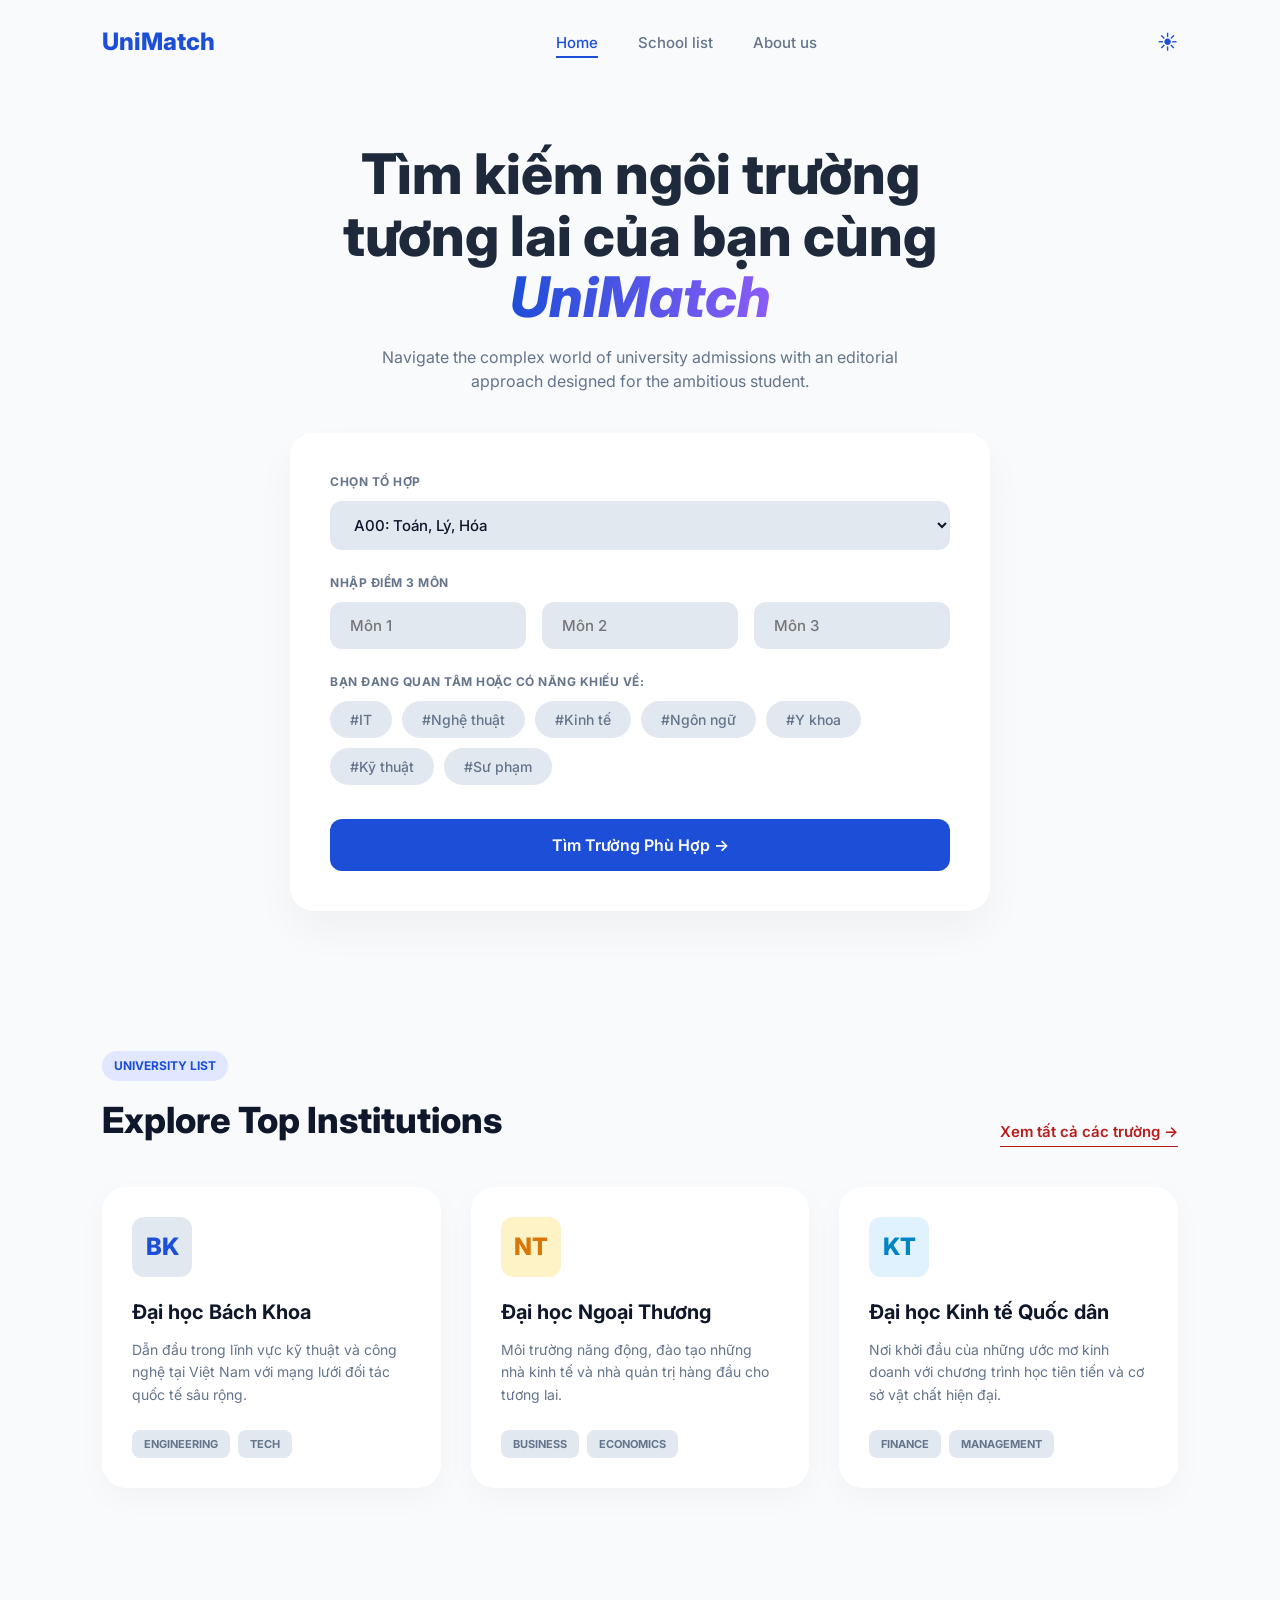
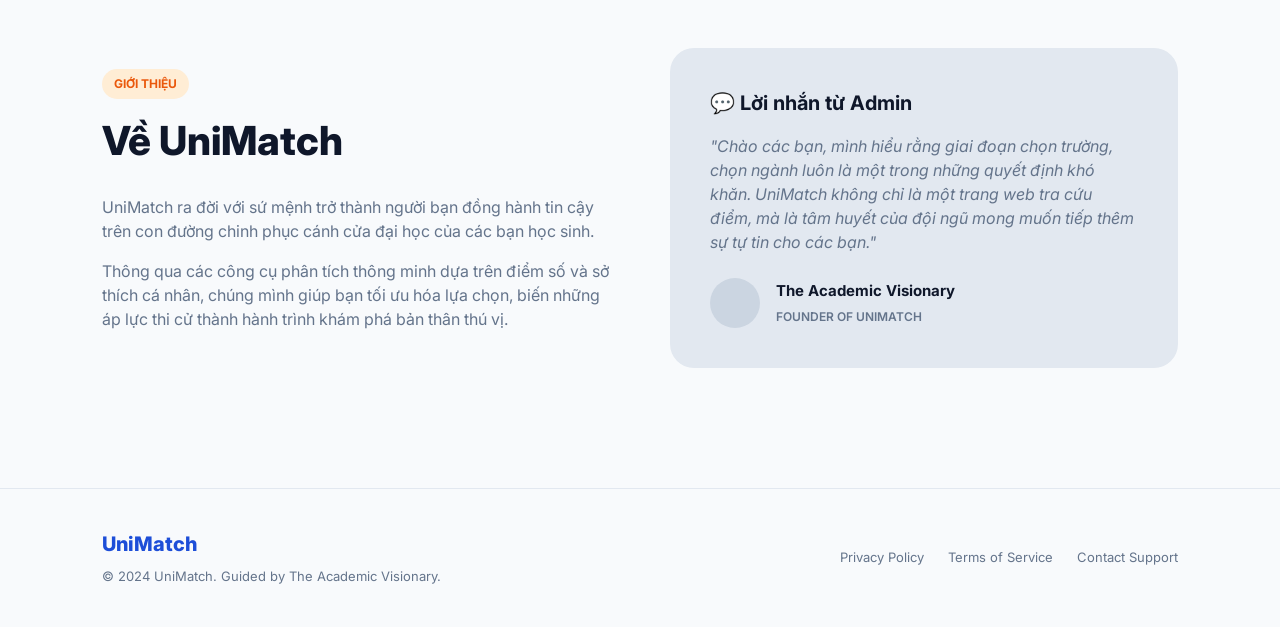
==== trangchinh/index.html @ 11a31455 "init project" ====
<!DOCTYPE html>
<html lang="vi">
<head>
    <meta charset="UTF-8">
    <meta name="viewport" content="width=device-width, initial-scale=1.0">
    <title>UniMatch - Tìm kiếm trường Đại học</title>
    <link href="https://fonts.googleapis.com/css2?family=Inter:wght@400;500;600;700;800&display=swap" rel="stylesheet">
    <link rel="stylesheet" href="style.css">
    <script src="script.js" defer></script>
</head>
<body>
    <header class="header">
        <div class="logo">UniMatch</div>

        <nav>
            <ul class="nav-links">
                <li><a href="#home" class="active">Home</a></li>
                <li><a href="#school-list">School list</a></li>
                <li><a href="#about-us">About us</a></li>
            </ul>
        </nav>

        <button class="theme-btn">☀️</button>
    </header>

    <section id="home" class="pages hero">
        <h1>Tìm kiếm ngôi trường<br>tương lai của bạn cùng<br><span class="text-gradient">UniMatch</span></h1>
        <p>Navigate the complex world of university admissions with an editorial<br>approach designed for the ambitious student.</p>

        <div class="search-card-container">
            <div class="search-box">
                <form id="searchForm">
                    <div class="form-group">
                        <label>CHỌN TỔ HỢP</label>
                        <select>
                            <option>A00: Toán, Lý, Hóa</option>
                            <option>A01: Toán, Lý, Anh</option>
                            <option>D01: Toán, Văn, Anh</option>
                        </select>
                    </div>

                    <div class="form-group">
                        <label>NHẬP ĐIỂM 3 MÔN</label>
                        <div class="grid-3">
                            <input type="number" placeholder="Môn 1" min="0" max="10" step="0.25">
                            <input type="number" placeholder="Môn 2" min="0" max="10" step="0.25">
                            <input type="number" placeholder="Môn 3" min="0" max="10" step="0.25">
                        </div>
                    </div>

                    <div class="form-group">
                        <label>BẠN ĐANG QUAN TÂM HOẶC CÓ NĂNG KHIẾU VỀ:</label>
                        <div class="tags-container">
                            <button type="button" class="tag">#IT</button>
                            <button type="button" class="tag">#Nghệ thuật</button>
                            <button type="button" class="tag">#Kinh tế</button>
                            <button type="button" class="tag">#Ngôn ngữ</button>
                            <button type="button" class="tag">#Y khoa</button>
                            <button type="button" class="tag">#Kỹ thuật</button>
                            <button type="button" class="tag">#Sư phạm</button>
                        </div>
                    </div>

                    <button type="submit" class="btn-submit">Tìm Trường Phù Hợp &rarr;</button>
                </form>
            </div>
        </div>
    </section>

    <section id="school-list" class="pages section">
        <div class="section-header">
            <div>
                <span class="badge badge-blue">UNIVERSITY LIST</span>
                <h2 class="section-title">Explore Top Institutions</h2>
            </div>
            <a href="#" class="view-all">Xem tất cả các trường &rarr;</a>
        </div>

        <div class="school-grid">
            <div class="school-card">
                <div class="card-icon">BK</div>
                <h3>Đại học Bách Khoa</h3>
                <p>Dẫn đầu trong lĩnh vực kỹ thuật và công nghệ tại Việt Nam với mạng lưới đối tác quốc tế sâu rộng.</p>
                <div class="card-tags">
                    <span class="card-tag">ENGINEERING</span>
                    <span class="card-tag">TECH</span>
                </div>
            </div>
            <div class="school-card">
                <div class="card-icon" style="background:#fef3c7; color:#d97706;">NT</div>
                <h3>Đại học Ngoại Thương</h3>
                <p>Môi trường năng động, đào tạo những nhà kinh tế và nhà quản trị hàng đầu cho tương lai.</p>
                <div class="card-tags">
                    <span class="card-tag">BUSINESS</span>
                    <span class="card-tag">ECONOMICS</span>
                </div>
            </div>
            <div class="school-card">
                <div class="card-icon" style="background:#e0f2fe; color:#0284c7;">KT</div>
                <h3>Đại học Kinh tế Quốc dân</h3>
                <p>Nơi khởi đầu của những ước mơ kinh doanh với chương trình học tiên tiến và cơ sở vật chất hiện đại.</p>
                <div class="card-tags">
                    <span class="card-tag">FINANCE</span>
                    <span class="card-tag">MANAGEMENT</span>
                </div>
            </div>
        </div>
    </section>

    <section id="about-us" class="pages section">
        <div class="about-layout">
            <div class="about-text">
                <span class="badge badge-orange">GIỚI THIỆU</span>
                <h2>Về UniMatch</h2>
                <p>UniMatch ra đời với sứ mệnh trở thành người bạn đồng hành tin cậy trên con đường chinh phục cánh cửa đại học của các bạn học sinh.</p>
                <p>Thông qua các công cụ phân tích thông minh dựa trên điểm số và sở thích cá nhân, chúng mình giúp bạn tối ưu hóa lựa chọn, biến những áp lực thi cử thành hành trình khám phá bản thân thú vị.</p>
            </div>
            <div class="admin-card">
                <h3>💬 Lời nhắn từ Admin</h3>
                <p>"Chào các bạn, mình hiểu rằng giai đoạn chọn trường, chọn ngành luôn là một trong những quyết định khó khăn. UniMatch không chỉ là một trang web tra cứu điểm, mà là tâm huyết của đội ngũ mong muốn tiếp thêm sự tự tin cho các bạn."</p>
                <div class="admin-profile">
                    <div class="avatar"></div>
                    <div>
                        <strong>The Academic Visionary</strong>
                        <span>FOUNDER OF UNIMATCH</span>
                    </div>
                </div>
            </div>
        </div>
    </section>

    <footer class="footer">
        <div>
            <div class="footer-logo">UniMatch</div>
            <p class="footer-text">© 2024 UniMatch. Guided by The Academic Visionary.</p>
        </div>
        <div class="footer-links">
            <a href="#">Privacy Policy</a>
            <a href="#">Terms of Service</a>
            <a href="#">Contact Support</a>
        </div>
    </footer>
</body>
</html>
---- trangchinh/style.css ----
/* =========================================
   RESET & BIẾN MÀU SẮC CHUẨN GIAO DIỆN
========================================= */
:root {
    --primary: #1d4ed8; 
    --primary-hover: #1e40af;
    --gradient: linear-gradient(90deg, #1d4ed8 0%, #8b5cf6 100%);
    --bg-body: #f8fafc;
    --bg-card: #ffffff;
    --text-main: #0f172a;
    --text-sub: #64748b;
    --bg-input: #e2e8f0;
    --border-radius: 16px;
}

/* Biến màu sắc khi bật Dark Mode */
body.dark-mode {
    --bg-body: #0f172a;       
    --bg-card: #1e293b;       
    --text-main: #f8fafc;     
    --bg-input: #334155;      
}

body.dark-mode .hero h1 { color: #f8fafc; } 

* { margin: 0; padding: 0; box-sizing: border-box; font-family: 'Inter', sans-serif; }

html { 
    scroll-behavior: smooth; 
    scroll-padding-top: 90px;
} 

body { background-color: var(--bg-body); color: var(--text-main); line-height: 1.5; transition: background-color 0.3s, color 0.3s; }
a { text-decoration: none; }

/* =========================================
   1. HEADER
========================================= */
.header {
    display: flex; justify-content: space-between; align-items: center;
    padding: 24px 8%; background: var(--bg-body);
    transition: background-color 0.3s;
    position: sticky; 
    top: 0; 
    z-index: 1000;
}
.logo { font-size: 24px; font-weight: 800; color: var(--primary); }
.nav-links { display: flex; gap: 40px; list-style: none; }
.nav-links a {
    color: var(--text-sub); font-weight: 500; font-size: 15px;
    padding-bottom: 4px; transition: 0.3s;
}
.nav-links a.active, .nav-links a:hover { color: var(--primary); border-bottom: 2px solid var(--primary); }
.theme-btn { background: none; border: none; cursor: pointer; font-size: 20px; color: var(--primary); outline: none; }

/* =========================================
   2. HERO SECTION & FORM TÌM KIẾM
========================================= */
.hero { text-align: center; padding: 60px 20px; }
.hero h1 { font-size: 56px; font-weight: 800; line-height: 1.1; margin-bottom: 16px; color: #1e293b; transition: color 0.3s; }
.text-gradient { background: var(--gradient); -webkit-background-clip: text; -webkit-text-fill-color: transparent; font-style: italic; }
.hero p { color: var(--text-sub); font-size: 16px; margin-bottom: 40px; }

.search-box {
    background: var(--bg-card); max-width: 700px; margin: 0 auto;
    padding: 40px; border-radius: 24px; text-align: left;
    box-shadow: 0 20px 40px rgba(0, 0, 0, 0.04);
    transition: background-color 0.3s;
}
.form-group { margin-bottom: 24px; }
.form-group label {
    display: block; font-size: 12px; font-weight: 700; color: var(--text-sub);
    margin-bottom: 10px; text-transform: uppercase; letter-spacing: 0.5px;
}

/* =========================================
   INPUT & SELECT (Đã fix lỗi theo yêu cầu)
========================================= */
select, input {
    width: 100%; padding: 14px 20px; border-radius: 12px; border: none;
    background-color: var(--bg-input); font-size: 15px; color: var(--text-main); font-weight: 500;
    outline: none; transition: 0.3s;
}

/* FIX LỖI ẢNH 1: Đổi màu nền Select theo Sáng/Tối */
select option {
    background-color: var(--bg-body); 
    color: var(--text-main);          
}

select:focus, input:focus { box-shadow: 0 0 0 2px var(--primary); background: #fff; }
body.dark-mode select:focus, body.dark-mode input:focus { background: var(--bg-input); }
.grid-3 { display: grid; grid-template-columns: repeat(3, 1fr); gap: 16px; }

/* =========================================
   TAGS NĂNG KHIẾU (Đã fix hiệu ứng Tag)
========================================= */
.tags-container { display: flex; flex-wrap: wrap; gap: 10px; }
.tag {
    padding: 10px 20px; border-radius: 30px; border: none;
    background-color: var(--bg-input); color: var(--text-sub); font-weight: 500; font-size: 14px;
    cursor: pointer; transition: 0.3s;
}
.tag:hover { background-color: #cbd5e1; }

/* FIX LỖI TAG ACTIVE: Đổi màu & thêm đổ bóng */
.tag.active { 
    background-color: var(--primary); 
    color: white; 
    box-shadow: 0 4px 10px rgba(29, 78, 216, 0.3); 
}

.btn-submit {
    width: 100%; padding: 16px; border-radius: 12px; border: none;
    background-color: var(--primary); color: white; font-size: 16px; font-weight: 600;
    cursor: pointer; transition: 0.3s; margin-top: 10px;
}
.btn-submit:hover { background-color: var(--primary-hover); box-shadow: 0 8px 20px rgba(29, 78, 216, 0.3); }

/* =========================================
   3. DANH SÁCH TRƯỜNG & ABOUT US & FOOTER
========================================= */
.section { padding: 80px 8%; }
.section-header { display: flex; justify-content: space-between; align-items: flex-end; margin-bottom: 40px; }
.badge { display: inline-block; padding: 6px 12px; border-radius: 20px; font-size: 12px; font-weight: 700; margin-bottom: 12px; }
.badge-blue { background: #e0e7ff; color: var(--primary); }
.badge-orange { background: #ffedd5; color: #ea580c; }
.section-title { font-size: 36px; font-weight: 800; }
.view-all { color: #b91c1c; font-weight: 600; font-size: 15px; border-bottom: 1px solid #b91c1c; padding-bottom: 2px;}

.school-grid { display: grid; grid-template-columns: repeat(3, 1fr); gap: 30px; }
.school-card { background: var(--bg-card); padding: 30px; border-radius: 24px; box-shadow: 0 10px 30px rgba(0,0,0,0.03); transition: 0.3s; }
.school-card:hover { transform: translateY(-5px); box-shadow: 0 20px 40px rgba(0,0,0,0.08); }
.card-icon { width: 60px; height: 60px; border-radius: 12px; background: var(--bg-input); display: flex; align-items: center; justify-content: center; margin-bottom: 20px; font-weight: 800; color: var(--primary); font-size: 24px; }
.school-card h3 { font-size: 20px; font-weight: 700; margin-bottom: 12px; }
.school-card p { font-size: 14px; color: var(--text-sub); margin-bottom: 24px; line-height: 1.6; }
.card-tags { display: flex; gap: 8px; }
.card-tag { background: var(--bg-input); padding: 6px 12px; border-radius: 8px; font-size: 11px; font-weight: 700; color: var(--text-sub); }

.about-layout { display: grid; grid-template-columns: 1fr 1fr; gap: 60px; align-items: center; }
.about-text h2 { font-size: 40px; font-weight: 800; margin-bottom: 24px; }
.about-text p { color: var(--text-sub); margin-bottom: 16px; font-size: 16px; }
.admin-card { background: var(--bg-input); padding: 40px; border-radius: 24px; transition: 0.3s;}
.admin-card h3 { font-size: 20px; margin-bottom: 16px; display: flex; align-items: center; gap: 10px; }
.admin-card p { font-style: italic; color: var(--text-sub); margin-bottom: 16px; }
.admin-profile { display: flex; align-items: center; gap: 16px; margin-top: 24px; }
.avatar { width: 50px; height: 50px; border-radius: 50%; background: #cbd5e1; }
.admin-profile strong { display: block; font-size: 15px; }
.admin-profile span { font-size: 12px; color: var(--text-sub); text-transform: uppercase; font-weight: 600;}

.footer { display: flex; justify-content: space-between; align-items: center; padding: 40px 8%; border-top: 1px solid #e2e8f0; margin-top: 40px; }
.footer-logo { font-size: 20px; font-weight: 800; color: var(--primary); margin-bottom: 8px;}
.footer-text { font-size: 13px; color: var(--text-sub); }
.footer-links { display: flex; gap: 24px; }
.footer-links a { color: var(--text-sub); font-size: 13px; transition: 0.3s; }
.footer-links a:hover { color: var(--primary); }
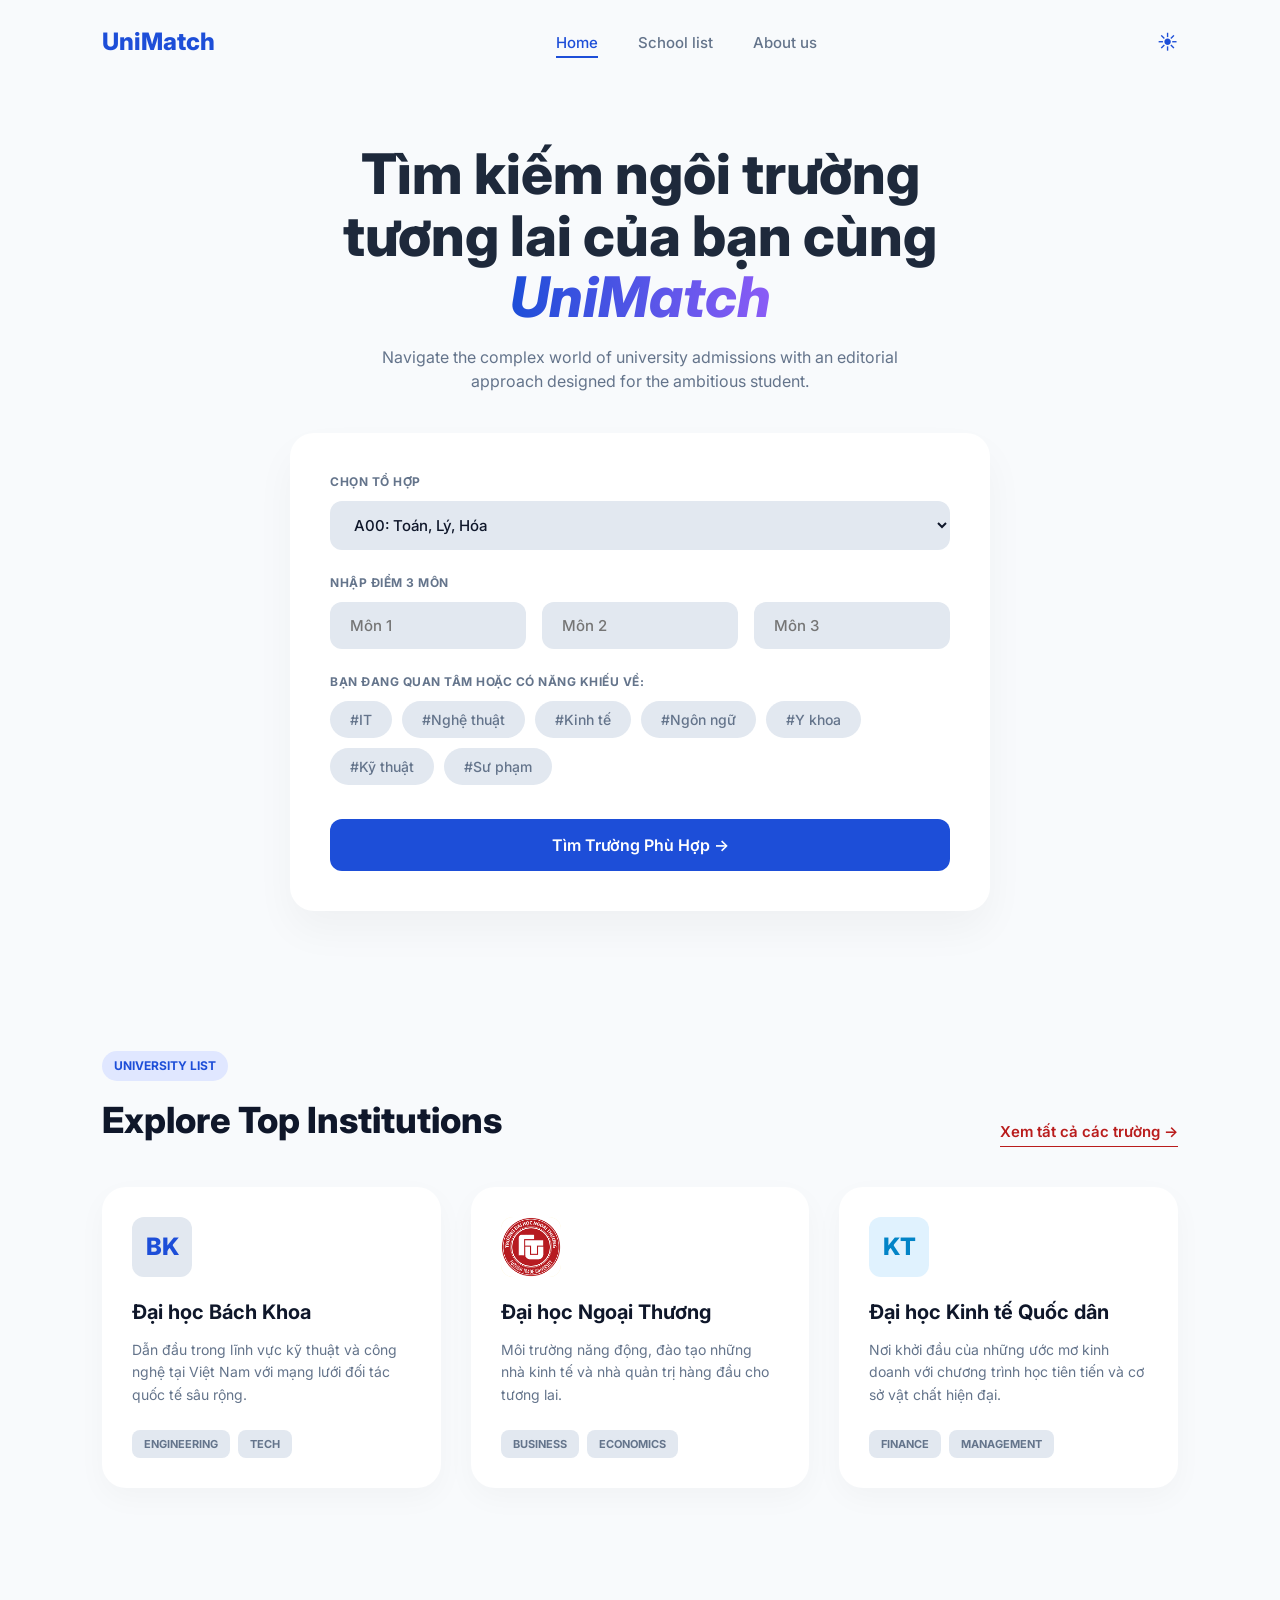
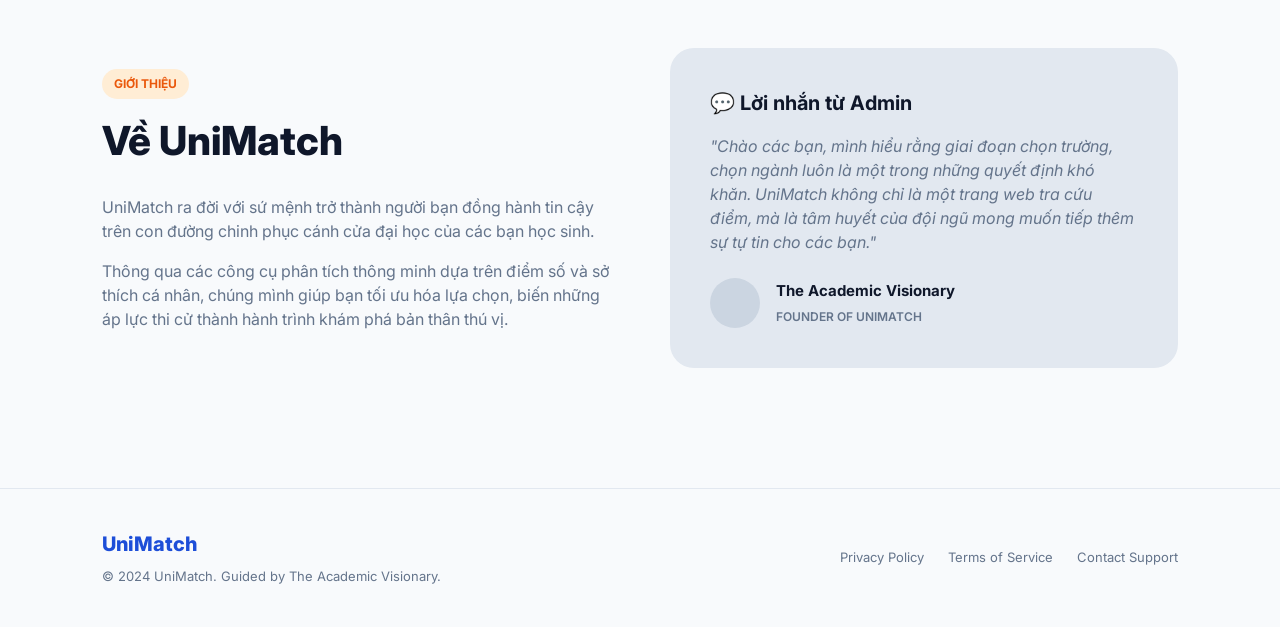
==== commit 993eb209: "init project" ====
--- a/trangchinh/index.html
+++ b/trangchinh/index.html
@@ -87,7 +87,9 @@
                 </div>
             </div>
             <div class="school-card">
-                <div class="card-icon" style="background:#fef3c7; color:#d97706;">NT</div>
+                <div class="card-icon" style="background:#fef3c7;">
+                    <img src="../ảnh/ngoaithuong.png" alt="Logo Đại học Ngoại Thương">
+                </div>
                 <h3>Đại học Ngoại Thương</h3>
                 <p>Môi trường năng động, đào tạo những nhà kinh tế và nhà quản trị hàng đầu cho tương lai.</p>
                 <div class="card-tags">
--- a/trangchinh/style.css
+++ b/trangchinh/style.css
@@ -132,6 +132,7 @@
 .school-card { background: var(--bg-card); padding: 30px; border-radius: 24px; box-shadow: 0 10px 30px rgba(0,0,0,0.03); transition: 0.3s; }
 .school-card:hover { transform: translateY(-5px); box-shadow: 0 20px 40px rgba(0,0,0,0.08); }
 .card-icon { width: 60px; height: 60px; border-radius: 12px; background: var(--bg-input); display: flex; align-items: center; justify-content: center; margin-bottom: 20px; font-weight: 800; color: var(--primary); font-size: 24px; }
+.card-icon img { width: 100%; height: 100%; object-fit: cover; border-radius: 12px; display: block; }
 .school-card h3 { font-size: 20px; font-weight: 700; margin-bottom: 12px; }
 .school-card p { font-size: 14px; color: var(--text-sub); margin-bottom: 24px; line-height: 1.6; }
 .card-tags { display: flex; gap: 8px; }
